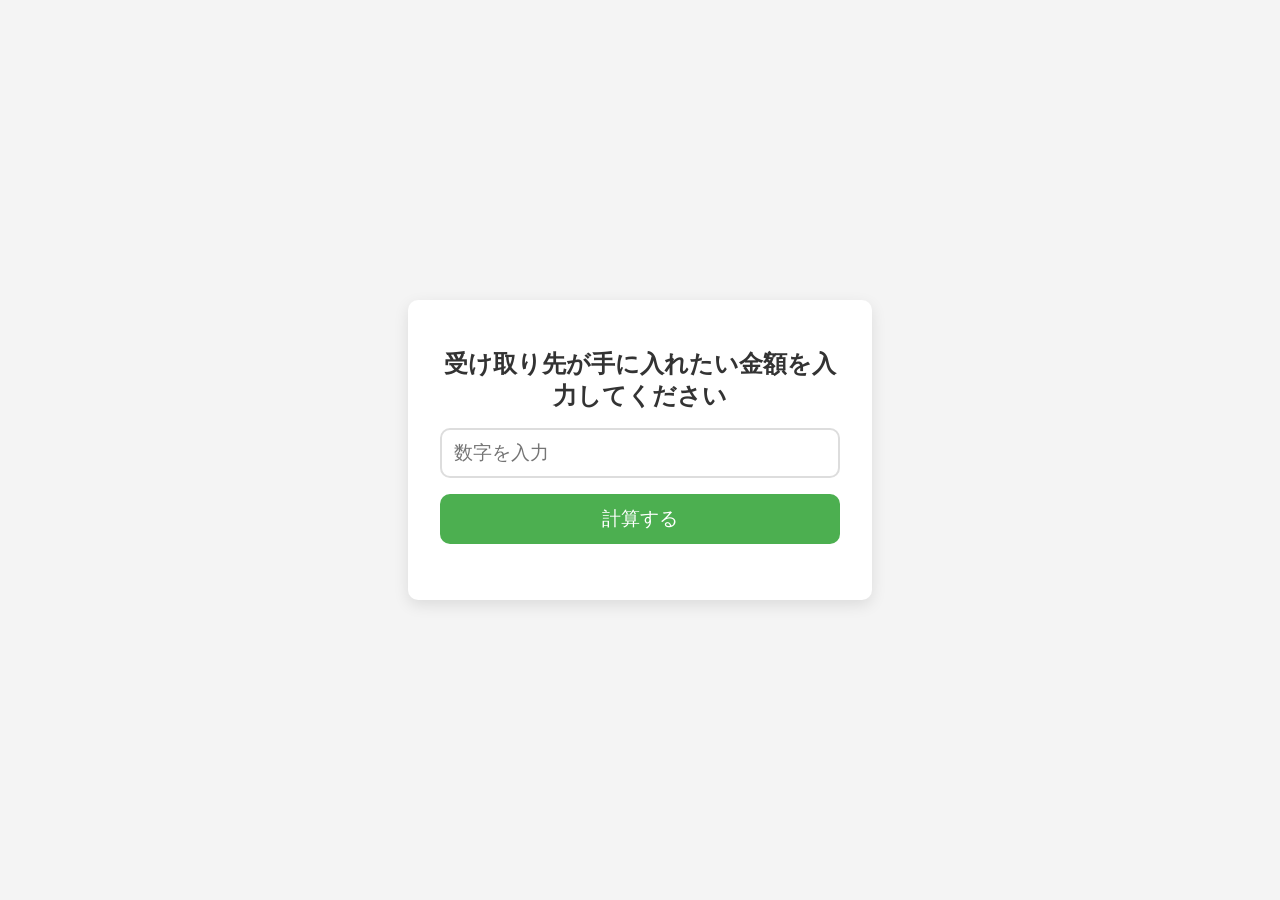
==== robux/index.html @ 474cea5a "Create index.html" ====
<!DOCTYPE html>
<html lang="ja">
<head>
  <meta charset="UTF-8">
  <meta name="viewport" content="width=device-width, initial-scale=1.0">
  <title>robux取引専用計算機</title>
  <style>
    :root {
      --primary-color: #4CAF50;
      --background-color: #f4f4f4;
      --text-color: #333;
      --border-radius: 10px;
    }

    body {
      margin: 0;
      padding: 0;
      font-family: 'Segoe UI', sans-serif;
      background-color: var(--background-color);
      display: flex;
      justify-content: center;
      align-items: center;
      min-height: 100vh;
    }

    .container {
      background: #fff;
      padding: 2rem;
      border-radius: var(--border-radius);
      box-shadow: 0 5px 15px rgba(0, 0, 0, 0.1);
      width: 90%;
      max-width: 400px;
      text-align: center;
    }

    h1 {
      font-size: 1.5rem;
      color: var(--text-color);
      margin-bottom: 1rem;
    }

    input[type="number"] {
      width: 100%;
      padding: 0.75rem;
      font-size: 1.2rem;
      border: 2px solid #ddd;
      border-radius: var(--border-radius);
      box-sizing: border-box;
      margin-bottom: 1rem;
      transition: border 0.2s;
    }

    input[type="number"]:focus {
      border-color: var(--primary-color);
      outline: none;
    }

    button {
      background-color: var(--primary-color);
      color: white;
      padding: 0.75rem 1.5rem;
      font-size: 1.2rem;
      border: none;
      border-radius: var(--border-radius);
      cursor: pointer;
      width: 100%;
      transition: background-color 0.2s;
    }

    button:hover {
      background-color: #45a049;
    }

    #result {
      margin-top: 1.5rem;
      font-size: 1.4rem;
      color: var(--text-color);
    }

    @media (max-width: 480px) {
      h1 {
        font-size: 1.3rem;
      }
    }
  </style>
</head>
<body>
  <div class="container">
    <h1>受け取り先が手に入れたい金額を入力してください</h1>
    <input type="number" id="inputNumber" placeholder="数字を入力" />
    <button onclick="calculate()">計算する</button>
    <div id="result"></div>
  </div>

  <script>
    function calculate() {
      const input = document.getElementById("inputNumber").value;
      const number = parseFloat(input);

      if (isNaN(number)) {
        document.getElementById("result").textContent = "正しい数字を入力してください。";
        return;
      }

      const result = Math.ceil(number * 10 / 7);
      document.getElementById("result").textContent = `結果: ${result}`;
    }
  </script>
</body>
</html>
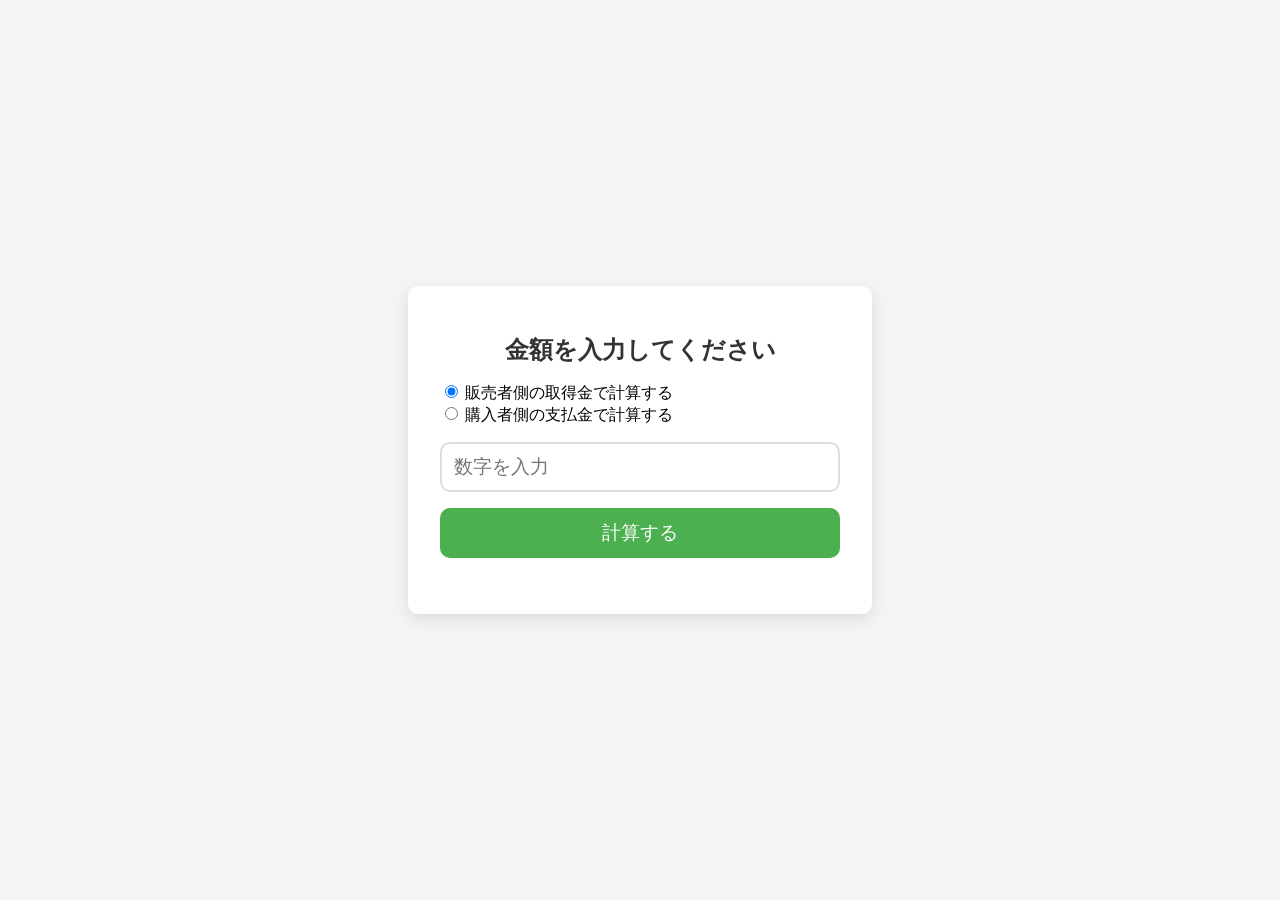
==== commit 87b25ea3: "Update index.html" ====
--- a/robux/index.html
+++ b/robux/index.html
@@ -77,6 +77,11 @@
       color: var(--text-color);
     }
 
+    .mode-select {
+      margin-bottom: 1rem;
+      text-align: left;
+    }
+
     @media (max-width: 480px) {
       h1 {
         font-size: 1.3rem;
@@ -85,26 +90,46 @@
   </style>
 </head>
 <body>
-  <div class="container">
-    <h1>受け取り先が手に入れたい金額を入力してください</h1>
-    <input type="number" id="inputNumber" placeholder="数字を入力" />
-    <button onclick="calculate()">計算する</button>
-    <div id="result"></div>
+<div class="container">
+  <h1>金額を入力してください</h1>
+
+  <div class="mode-select">
+    <label>
+      <input type="radio" name="mode" value="up" checked>
+      販売者側の取得金で計算する
+    </label><br>
+    <label>
+      <input type="radio" name="mode" value="down">
+      購入者側の支払金で計算する
+    </label>
   </div>
 
-  <script>
-    function calculate() {
-      const input = document.getElementById("inputNumber").value;
-      const number = parseFloat(input);
+  <input type="number" id="inputNumber" placeholder="数字を入力" />
+  <button onclick="calculate()">計算する</button>
+  <div id="result"></div>
+</div>
 
-      if (isNaN(number)) {
-        document.getElementById("result").textContent = "正しい数字を入力してください。";
-        return;
-      }
+<script>
+  function calculate() {
+    const input = document.getElementById("inputNumber").value;
+    const number = parseFloat(input);
 
-      const result = Math.ceil(number * 10 / 7);
-      document.getElementById("result").textContent = `結果: ${result}`;
+    if (isNaN(number)) {
+      document.getElementById("result").textContent = "正しい数字を入力してください。";
+      return;
     }
-  </script>
+
+    const mode = document.querySelector('input[name="mode"]:checked').value;
+    let result;
+
+    if (mode === "up") {
+      result = Math.ceil(number * 10 / 7);
+    } else {
+      result = Math.floor(number * 7 / 10);
+    }
+
+    document.getElementById("result").textContent = `結果: ${result}`;
+  }
+</script>
 </body>
 </html>
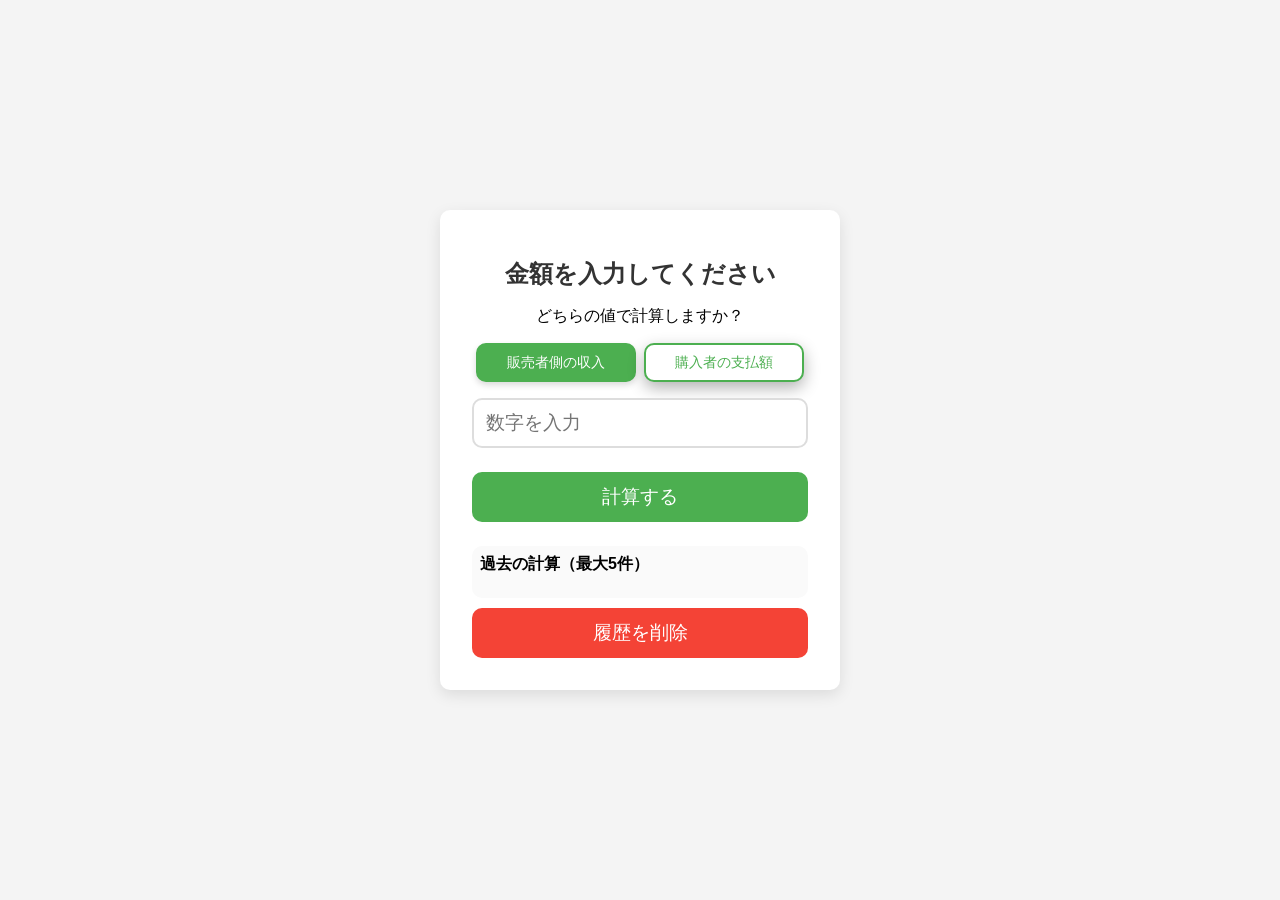
==== commit 90df3f02: "Update index.html" ====
--- a/robux/index.html
+++ b/robux/index.html
@@ -1,8 +1,8 @@
 <!DOCTYPE html>
 <html lang="ja">
 <head>
-  <meta charset="UTF-8">
-  <meta name="viewport" content="width=device-width, initial-scale=1.0">
+  <meta charset="UTF-8" />
+  <meta name="viewport" content="width=device-width, initial-scale=1" />
   <title>robux取引専用計算機</title>
   <style>
     :root {
@@ -10,6 +10,10 @@
       --background-color: #f4f4f4;
       --text-color: #333;
       --border-radius: 10px;
+    }
+
+    * {
+      box-sizing: border-box;
     }
 
     body {
@@ -39,13 +43,45 @@
       margin-bottom: 1rem;
     }
 
+    /* トグルボタン風ラジオ */
+    .mode-select {
+      display: flex;
+      justify-content: space-between;
+      margin-bottom: 1rem;
+    }
+
+    .mode-select input {
+      display: none;
+    }
+
+    .mode-select label {
+      flex: 1;
+      padding: 0.5rem;
+      margin: 0 0.25rem;
+      text-align: center;
+      border-radius: var(--border-radius);
+      border: 2px solid var(--primary-color);
+      cursor: pointer;
+      font-size: 0.9rem;
+      transition: all 0.2s;
+      background-color: #fff;
+      color: var(--primary-color);
+      user-select: none;
+      box-shadow: 0 6px 16px rgba(0, 0, 0, 0.3); /* 押していない方：影濃いめ */
+    }
+
+    .mode-select input:checked + label {
+      background-color: var(--primary-color);
+      color: #fff;
+      box-shadow: 0 3px 6px rgba(0, 0, 0, 0.15); /* 押している方：影薄め */
+    }
+
     input[type="number"] {
       width: 100%;
       padding: 0.75rem;
       font-size: 1.2rem;
       border: 2px solid #ddd;
       border-radius: var(--border-radius);
-      box-sizing: border-box;
       margin-bottom: 1rem;
       transition: border 0.2s;
     }
@@ -65,6 +101,7 @@
       cursor: pointer;
       width: 100%;
       transition: background-color 0.2s;
+      margin-top: 0.5rem;
     }
 
     button:hover {
@@ -77,9 +114,18 @@
       color: var(--text-color);
     }
 
-    .mode-select {
-      margin-bottom: 1rem;
+    .history {
+      margin-top: 1.5rem;
       text-align: left;
+      font-size: 0.9rem;
+      background: #fafafa;
+      padding: 0.5rem;
+      border-radius: var(--border-radius);
+    }
+
+    .history h2 {
+      font-size: 1rem;
+      margin-top: 0;
     }
 
     @media (max-width: 480px) {
@@ -92,24 +138,65 @@
 <body>
 <div class="container">
   <h1>金額を入力してください</h1>
-
+  <p>どちらの値で計算しますか？</p>
   <div class="mode-select">
-    <label>
-      <input type="radio" name="mode" value="up" checked>
-      販売者側の取得金で計算する
-    </label><br>
-    <label>
-      <input type="radio" name="mode" value="down">
-      購入者側の支払金で計算する
-    </label>
+    <input type="radio" id="modeUp" name="mode" value="up" checked>
+    <label for="modeUp">販売者側の収入</label>
+
+    <input type="radio" id="modeDown" name="mode" value="down">
+    <label for="modeDown">購入者の支払額</label>
   </div>
 
   <input type="number" id="inputNumber" placeholder="数字を入力" />
   <button onclick="calculate()">計算する</button>
+
   <div id="result"></div>
+
+  <div class="history">
+    <h2>過去の計算（最大5件）</h2>
+    <ul id="historyList"></ul>
+  </div>
+  <button id="clearHistoryBtn" style="background:#f44336; margin-top: 10px;">履歴を削除</button>
 </div>
 
 <script>
+  function setCookie(name, value, days) {
+    const date = new Date();
+    date.setTime(date.getTime() + (days*24*60*60*1000));
+    document.cookie = `${name}=${encodeURIComponent(value)}; expires=${date.toUTCString()}; path=/`;
+  }
+
+  function getCookie(name) {
+    const cookies = document.cookie.split("; ");
+    for (let cookie of cookies) {
+      const [key, val] = cookie.split("=");
+      if (key === name) {
+        return decodeURIComponent(val);
+      }
+    }
+    return "";
+  }
+
+  // Cookieを削除する関数
+  function deleteCookie(name) {
+    document.cookie = name + "=; expires=Thu, 01 Jan 1970 00:00:00 UTC; path=/;";
+  }
+
+  function renderHistory() {
+    const historyList = document.getElementById("historyList");
+    historyList.innerHTML = "";
+
+    const historyData = getCookie("calcHistory");
+    if (!historyData) return;
+
+    const history = JSON.parse(historyData);
+    history.forEach(item => {
+      const li = document.createElement("li");
+      li.textContent = `入力: ${item.input} / 方法: ${item.mode} / 結果: ${item.result}`;
+      historyList.appendChild(li);
+    });
+  }
+
   function calculate() {
     const input = document.getElementById("inputNumber").value;
     const number = parseFloat(input);
@@ -129,7 +216,35 @@
     }
 
     document.getElementById("result").textContent = `結果: ${result}`;
-  }
+
+    let history = [];
+    const historyData = getCookie("calcHistory");
+    if (historyData) {
+      history = JSON.parse(historyData);
+    }
+
+    history.unshift({
+      input: number,
+      mode: (mode === "up" ? "販売者側" : "購入者側"),
+      result: result
+    });
+
+    if (history.length > 5) history.pop();
+
+    setCookie("calcHistory", JSON.stringify(history), 30);
+    renderHistory();
+  }
+
+  // 履歴削除ボタンのイベント
+  document.getElementById("clearHistoryBtn").addEventListener("click", () => {
+    if (confirm("本当に履歴を削除しますか？")) {
+      deleteCookie("calcHistory");
+      renderHistory();
+      document.getElementById("result").textContent = "";
+    }
+  });
+
+  renderHistory();
 </script>
 </body>
 </html>
